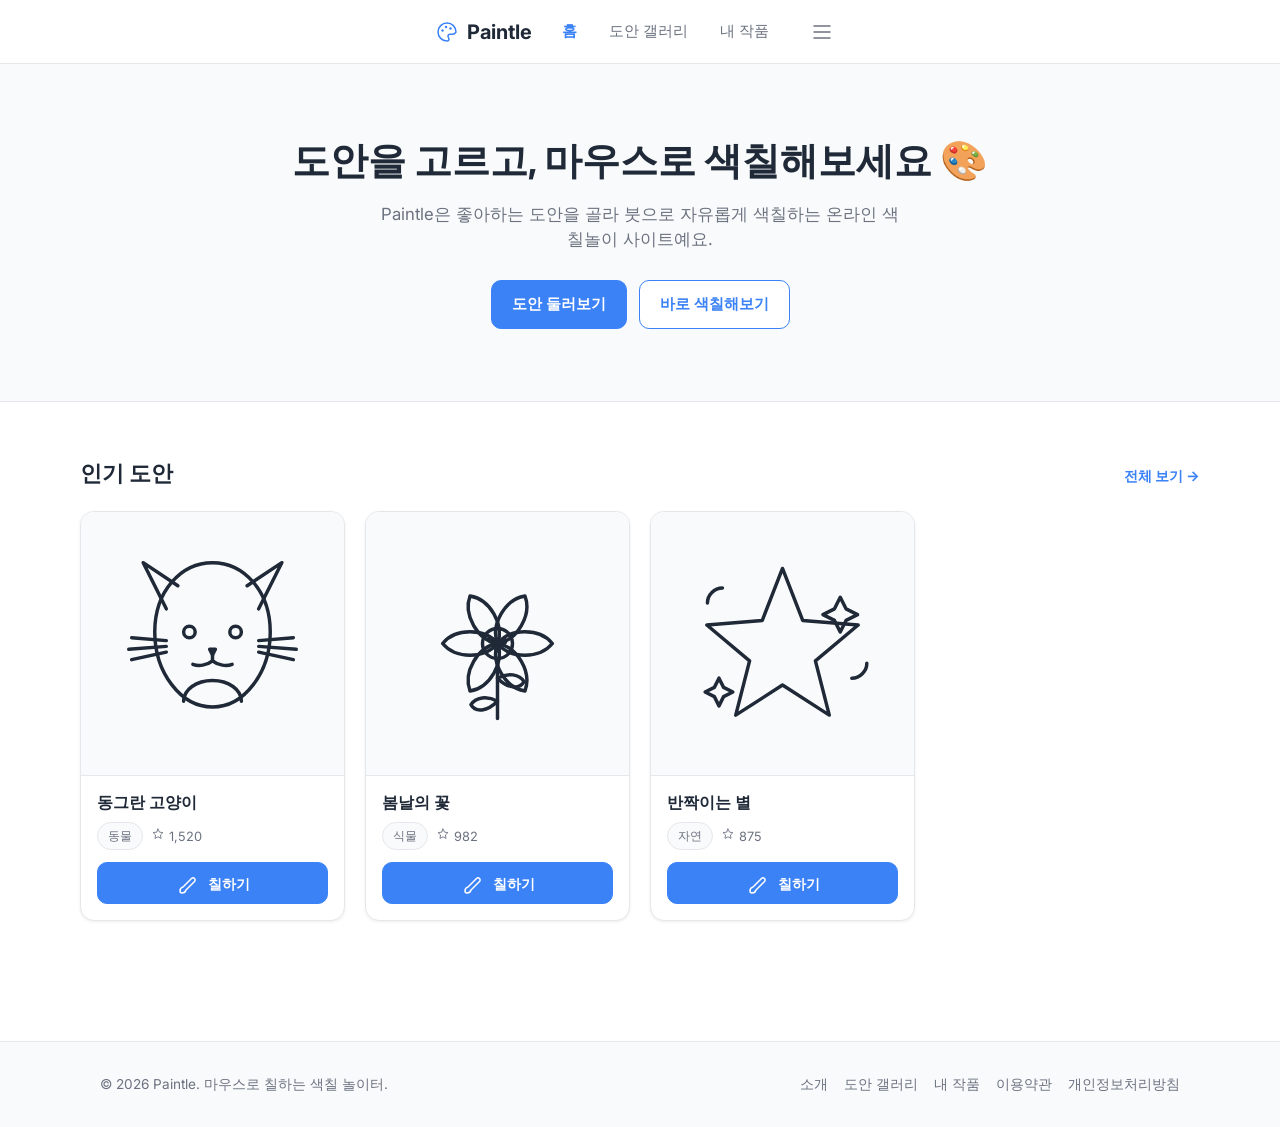
==== index.html @ 474459bc "Initial commit: Paintle coloring site Static, login-free coloring site: home, gallery (search/filter" ====
<!DOCTYPE html>
<html lang="ko">
<head>
  <meta charset="UTF-8" />
  <meta name="viewport" content="width=device-width, initial-scale=1.0" />
  <title>Paintle — 마우스로 칠하는 색칠 놀이터</title>
  <meta name="description" content="Paintle은 꽃, 고양이, 별 등 다양한 도안을 골라 마우스로 자유롭게 색칠하는 무료 온라인 색칠놀이 사이트입니다. 회원가입 없이 바로 시작해보세요." />
  <link rel="canonical" href="https://paintle.example.com/" />

  <meta property="og:type" content="website" />
  <meta property="og:site_name" content="Paintle" />
  <meta property="og:title" content="Paintle — 마우스로 칠하는 색칠 놀이터" />
  <meta property="og:description" content="도안을 고르고 마우스로 자유롭게 색칠해보세요. 회원가입 없이 무료로 바로 시작할 수 있어요." />
  <meta property="og:url" content="https://paintle.example.com/" />
  <meta name="twitter:card" content="summary" />
  <meta name="twitter:title" content="Paintle — 마우스로 칠하는 색칠 놀이터" />
  <meta name="twitter:description" content="도안을 고르고 마우스로 자유롭게 색칠해보세요. 회원가입 없이 무료로 바로 시작할 수 있어요." />

  <link rel="icon" href="data:image/svg+xml,<svg xmlns='http://www.w3.org/2000/svg' viewBox='0 0 100 100'><text y='.9em' font-size='90'>🎨</text></svg>" />
  <link rel="stylesheet" href="css/tokens.css" />
  <link rel="stylesheet" href="css/global.css" />
  <script type="application/ld+json">
  {
    "@context": "https://schema.org",
    "@type": "WebSite",
    "name": "Paintle",
    "url": "https://paintle.example.com/",
    "description": "마우스로 도안을 색칠하는 무료 온라인 색칠놀이 사이트"
  }
  </script>
</head>
<body data-page="home">
  <div id="app-header"></div>

  <main>
    <section class="hero">
      <div class="container">
        <h1>도안을 고르고, 마우스로 색칠해보세요 🎨</h1>
        <p>Paintle은 좋아하는 도안을 골라 붓으로 자유롭게 색칠하는 온라인 색칠놀이 사이트예요.</p>
        <div class="hero-actions">
          <a href="gallery.html" class="btn btn-primary">도안 둘러보기</a>
          <a href="color.html?id=cat" class="btn btn-outline">바로 색칠해보기</a>
        </div>
      </div>
    </section>

    <section class="section container">
      <div class="section-head">
        <h2>인기 도안</h2>
        <a href="gallery.html" class="link-more">전체 보기 →</a>
      </div>
      <div class="template-grid" id="popularGrid"></div>
    </section>
  </main>

  <div id="app-footer"></div>

  <script src="js/icons.js"></script>
  <script src="js/data/templates.js"></script>
  <script src="js/templateCard.js"></script>
  <script src="js/header.js"></script>
  <script src="js/footer.js"></script>
  <script src="js/home.js"></script>
</body>
</html>
---- css/tokens.css ----
:root {
  --color-primary: #3B82F6;
  --color-primary-hover: #2563EB;
  --color-text: #1F2937;
  --color-sub: #6B7280;
  --color-bg: #FFFFFF;
  --color-surface: #F9FAFB;
  --color-border: #E5E7EB;
  --color-danger: #EF4444;

  --radius-button: 10px;
  --radius-card: 14px;
  --radius-sm: 8px;

  --font-family: 'Inter', -apple-system, BlinkMacSystemFont, 'Segoe UI', sans-serif;

  --shadow-card: 0 1px 3px rgba(31, 41, 55, 0.08);
  --shadow-card-hover: 0 8px 20px rgba(31, 41, 55, 0.12);

  --header-height: 64px;
}
---- css/global.css ----
@import url('https://fonts.googleapis.com/css2?family=Inter:wght@400;500;700&display=swap');

* {
  box-sizing: border-box;
}

html, body {
  margin: 0;
  padding: 0;
}

body {
  font-family: var(--font-family);
  color: var(--color-text);
  background: var(--color-bg);
  font-weight: 400;
  line-height: 1.5;
  -webkit-font-smoothing: antialiased;
}

h1, h2, h3, h4 {
  font-weight: 700;
  line-height: 1.3;
  margin: 0 0 12px;
}

p {
  margin: 0 0 12px;
  color: var(--color-sub);
}

a {
  color: inherit;
  text-decoration: none;
}

img {
  max-width: 100%;
  display: block;
}

button, input, select {
  font-family: inherit;
  font-size: 1rem;
}

.icon {
  width: 24px;
  height: 24px;
  stroke: currentColor;
  stroke-width: 1.5;
  fill: none;
  stroke-linecap: round;
  stroke-linejoin: round;
  flex-shrink: 0;
}

.container {
  max-width: 1120px;
  margin: 0 auto;
  padding: 0 20px;
}

/* ---------- Header ---------- */
.site-header {
  position: sticky;
  top: 0;
  z-index: 100;
  height: var(--header-height);
  display: flex;
  align-items: center;
  background: var(--color-bg);
  border-bottom: 1px solid var(--color-border);
}

.site-header .container {
  display: flex;
  align-items: center;
  justify-content: space-between;
  gap: 16px;
}

.brand {
  display: flex;
  align-items: center;
  gap: 8px;
  font-weight: 700;
  font-size: 1.25rem;
  color: var(--color-text);
}

.brand .icon {
  color: var(--color-primary);
}

.main-nav {
  display: flex;
  align-items: center;
  gap: 4px;
}

.main-nav a {
  padding: 8px 14px;
  border-radius: var(--radius-sm);
  color: var(--color-sub);
  font-weight: 500;
  font-size: 0.95rem;
}

.main-nav a:hover {
  background: var(--color-surface);
  color: var(--color-text);
}

.main-nav a.active {
  color: var(--color-primary);
  font-weight: 700;
}

.header-actions {
  display: flex;
  align-items: center;
  gap: 8px;
}

.nav-toggle {
  display: none;
  background: none;
  border: none;
  cursor: pointer;
  color: var(--color-text);
  padding: 6px;
}

/* ---------- Buttons ---------- */
.btn {
  display: inline-flex;
  align-items: center;
  justify-content: center;
  gap: 8px;
  border-radius: var(--radius-button);
  padding: 12px 20px;
  font-weight: 700;
  font-size: 0.95rem;
  border: 1px solid transparent;
  cursor: pointer;
  transition: background 0.15s ease, transform 0.05s ease, border-color 0.15s ease;
  white-space: nowrap;
}

.btn:active {
  transform: translateY(1px);
}

.btn-primary {
  background: var(--color-primary);
  border-color: var(--color-primary);
  color: #fff;
}

.btn-primary:hover {
  background: var(--color-primary-hover);
  border-color: var(--color-primary-hover);
}

.btn-outline {
  background: var(--color-bg);
  border-color: var(--color-primary);
  color: var(--color-primary);
}

.btn-outline:hover {
  background: var(--color-surface);
}

.btn-ghost {
  background: transparent;
  border-color: transparent;
  color: var(--color-sub);
}

.btn-ghost:hover {
  background: var(--color-surface);
  color: var(--color-text);
}

.btn-sm {
  padding: 8px 14px;
  font-size: 0.875rem;
}

.btn-icon {
  padding: 10px;
}

.btn:disabled {
  opacity: 0.5;
  cursor: not-allowed;
}

/* ---------- Cards ---------- */
.card {
  background: var(--color-bg);
  border: 1px solid var(--color-border);
  border-radius: var(--radius-card);
  overflow: hidden;
  box-shadow: var(--shadow-card);
  transition: box-shadow 0.2s ease, transform 0.2s ease;
}

.card:hover {
  box-shadow: var(--shadow-card-hover);
  transform: translateY(-2px);
}

/* ---------- Forms ---------- */
.field {
  margin-bottom: 16px;
}

.field label {
  display: block;
  font-weight: 500;
  font-size: 0.9rem;
  margin-bottom: 6px;
  color: var(--color-text);
}

.input {
  width: 100%;
  padding: 12px 14px;
  border-radius: var(--radius-sm);
  border: 1px solid var(--color-border);
  background: var(--color-bg);
  color: var(--color-text);
}

.input:focus {
  outline: none;
  border-color: var(--color-primary);
  box-shadow: 0 0 0 3px rgba(59, 130, 246, 0.15);
}

.input-with-icon {
  position: relative;
}

.input-with-icon .icon {
  position: absolute;
  left: 12px;
  top: 50%;
  transform: translateY(-50%);
  color: var(--color-sub);
  width: 18px;
  height: 18px;
}

.input-with-icon .input {
  padding-left: 40px;
}

/* ---------- Badge ---------- */
.badge {
  display: inline-flex;
  align-items: center;
  padding: 4px 10px;
  border-radius: 999px;
  background: var(--color-surface);
  border: 1px solid var(--color-border);
  color: var(--color-sub);
  font-size: 0.75rem;
  font-weight: 500;
}

/* ---------- Footer ---------- */
.site-footer {
  border-top: 1px solid var(--color-border);
  background: var(--color-surface);
  margin-top: 64px;
  padding: 32px 0;
}

.site-footer .container {
  display: flex;
  align-items: center;
  justify-content: space-between;
  flex-wrap: wrap;
  gap: 12px;
}

.site-footer p {
  margin: 0;
  font-size: 0.85rem;
}

.footer-links {
  display: flex;
  gap: 16px;
}

.footer-links a {
  color: var(--color-sub);
  font-size: 0.85rem;
}

.footer-links a:hover {
  color: var(--color-text);
}

/* ---------- Empty state ---------- */
.empty-state {
  text-align: center;
  padding: 64px 20px;
  color: var(--color-sub);
}

.empty-state .icon {
  width: 40px;
  height: 40px;
  margin: 0 auto 12px;
  color: var(--color-sub);
}

/* ---------- Hero ---------- */
.hero {
  background: var(--color-surface);
  border-bottom: 1px solid var(--color-border);
  padding: 72px 0;
  text-align: center;
}

.hero h1 {
  font-size: 2.4rem;
  margin-bottom: 16px;
}

.hero p {
  font-size: 1.05rem;
  max-width: 520px;
  margin: 0 auto 28px;
}

.hero-actions {
  display: flex;
  gap: 12px;
  justify-content: center;
  flex-wrap: wrap;
}

/* ---------- Sections ---------- */
.section {
  padding: 56px 0;
}

.section-head {
  display: flex;
  align-items: baseline;
  justify-content: space-between;
  margin-bottom: 24px;
  gap: 12px;
}

.section-head h2 {
  margin: 0;
  font-size: 1.4rem;
}

.section-head .link-more {
  font-weight: 700;
  color: var(--color-primary);
  font-size: 0.9rem;
  white-space: nowrap;
}

/* ---------- Template grid / card ---------- */
.template-grid {
  display: grid;
  grid-template-columns: repeat(auto-fill, minmax(210px, 1fr));
  gap: 20px;
}

.template-card {
  display: flex;
  flex-direction: column;
}

.template-thumb {
  aspect-ratio: 1 / 1;
  background: var(--color-surface);
  padding: 16px;
  border-bottom: 1px solid var(--color-border);
}

.template-thumb img {
  width: 100%;
  height: 100%;
  object-fit: contain;
}

.template-body {
  padding: 14px 16px 16px;
  display: flex;
  flex-direction: column;
  gap: 8px;
}

.template-title {
  font-weight: 700;
  font-size: 1rem;
}

.template-meta {
  display: flex;
  align-items: center;
  gap: 8px;
  font-size: 0.8rem;
  color: var(--color-sub);
}

.template-meta .icon {
  width: 14px;
  height: 14px;
}

.template-actions {
  margin-top: 4px;
}

.template-actions .btn {
  width: 100%;
}

/* ---------- Responsive ---------- */
@media (max-width: 768px) {
  .main-nav {
    position: fixed;
    top: var(--header-height);
    left: 0;
    right: 0;
    background: var(--color-bg);
    border-bottom: 1px solid var(--color-border);
    flex-direction: column;
    align-items: stretch;
    padding: 8px;
    display: none;
  }

  .main-nav.open {
    display: flex;
  }

  .main-nav a {
    padding: 12px 14px;
  }

  .nav-toggle {
    display: inline-flex;
  }

  .site-footer .container {
    flex-direction: column;
    text-align: center;
  }
}

/* ---------- Color page ---------- */
.color-page-head {
  display: flex;
  align-items: center;
  gap: 10px;
  margin-bottom: 20px;
}

.color-page-head h1 {
  margin: 0;
  font-size: 1.5rem;
}

.color-layout {
  display: grid;
  grid-template-columns: 260px 1fr;
  gap: 24px;
  align-items: start;
  padding-bottom: 56px;
}

.toolbar {
  background: var(--color-surface);
  border: 1px solid var(--color-border);
  border-radius: var(--radius-card);
  padding: 18px;
  display: flex;
  flex-direction: column;
  gap: 20px;
  position: sticky;
  top: calc(var(--header-height) + 16px);
}

.toolbar-section h3 {
  font-size: 0.85rem;
  color: var(--color-sub);
  margin: 0 0 10px;
  font-weight: 700;
  text-transform: uppercase;
  letter-spacing: 0.02em;
}

.swatch-grid {
  display: grid;
  grid-template-columns: repeat(6, 1fr);
  gap: 8px;
}

.swatch {
  width: 100%;
  aspect-ratio: 1 / 1;
  border-radius: 8px;
  border: 2px solid var(--color-border);
  cursor: pointer;
  padding: 0;
}

.swatch.active {
  border-color: var(--color-text);
  box-shadow: 0 0 0 2px var(--color-bg), 0 0 0 4px var(--color-text);
}

.custom-color-row {
  display: flex;
  align-items: center;
  gap: 10px;
  margin-top: 10px;
}

.custom-color-row input[type='color'] {
  width: 36px;
  height: 36px;
  border-radius: 8px;
  border: 1px solid var(--color-border);
  padding: 0;
  cursor: pointer;
  background: none;
}

.tool-toggle {
  display: flex;
  gap: 8px;
}

.tool-toggle .btn {
  flex: 1;
}

.tool-toggle .btn.active {
  background: var(--color-primary);
  border-color: var(--color-primary);
  color: #fff;
}

.brush-size-row {
  display: flex;
  align-items: center;
  gap: 12px;
}

.brush-size-row input[type='range'] {
  flex: 1;
}

.brush-preview {
  width: 32px;
  height: 32px;
  border-radius: 50%;
  border: 1px solid var(--color-border);
  background: var(--color-surface);
  display: flex;
  align-items: center;
  justify-content: center;
  flex-shrink: 0;
}

.brush-preview span {
  border-radius: 50%;
  background: var(--color-text);
  display: block;
}

.toolbar-actions {
  display: grid;
  grid-template-columns: 1fr 1fr;
  gap: 8px;
}

.toolbar-actions .btn {
  width: 100%;
}

.toolbar-actions .btn.full {
  grid-column: 1 / -1;
}

.canvas-stage {
  position: relative;
  width: 100%;
  max-width: 560px;
  aspect-ratio: 1 / 1;
  margin: 0 auto;
  background: #fff;
  border: 1px solid var(--color-border);
  border-radius: var(--radius-card);
  overflow: hidden;
  box-shadow: var(--shadow-card);
  touch-action: none;
}

.canvas-stage canvas,
.canvas-stage img {
  position: absolute;
  inset: 0;
  width: 100%;
  height: 100%;
  pointer-events: none;
}

.canvas-stage canvas {
  pointer-events: auto;
  cursor: crosshair;
}

.save-hint {
  margin-top: 12px;
  font-size: 0.85rem;
  color: var(--color-sub);
  text-align: center;
}

@media (max-width: 860px) {
  .color-layout {
    grid-template-columns: 1fr;
  }

  .toolbar {
    position: static;
    order: 2;
  }

  .canvas-stage {
    order: 1;
  }
}

/* ---------- Toast ---------- */
.toast {
  position: fixed;
  left: 50%;
  bottom: 32px;
  transform: translate(-50%, 12px);
  background: var(--color-text);
  color: #fff;
  padding: 12px 20px;
  border-radius: var(--radius-button);
  font-weight: 500;
  font-size: 0.9rem;
  opacity: 0;
  transition: opacity 0.2s ease, transform 0.2s ease;
  z-index: 1000;
  box-shadow: var(--shadow-card-hover);
}

.toast.show {
  opacity: 1;
  transform: translate(-50%, 0);
}

/* ---------- Gallery ---------- */
.gallery-controls {
  display: flex;
  flex-wrap: wrap;
  gap: 16px;
  align-items: center;
  justify-content: space-between;
  margin-bottom: 28px;
}

.search-box {
  flex: 1;
  min-width: 220px;
  max-width: 360px;
}

.filter-row {
  display: flex;
  gap: 8px;
  flex-wrap: wrap;
}

.chip {
  padding: 8px 16px;
  border-radius: 999px;
  border: 1px solid var(--color-border);
  background: var(--color-bg);
  color: var(--color-sub);
  font-weight: 500;
  font-size: 0.85rem;
  cursor: pointer;
}

.chip:hover {
  background: var(--color-surface);
}

.chip.active {
  background: var(--color-primary);
  border-color: var(--color-primary);
  color: #fff;
}

.sort-select {
  width: auto;
  padding: 10px 14px;
}

.gallery-result-count {
  color: var(--color-sub);
  font-size: 0.9rem;
  margin-bottom: 16px;
}

/* ---------- My works ---------- */
.works-grid {
  display: grid;
  grid-template-columns: repeat(auto-fill, minmax(200px, 1fr));
  gap: 20px;
}

.work-card-thumb {
  aspect-ratio: 1 / 1;
  background: var(--color-surface);
  border-bottom: 1px solid var(--color-border);
}

.work-card-body {
  padding: 12px 14px 14px;
  display: flex;
  flex-direction: column;
  gap: 8px;
}

.work-card-date {
  font-size: 0.78rem;
  color: var(--color-sub);
}

.work-card-actions {
  display: flex;
  gap: 8px;
}

.work-card-actions .btn {
  flex: 1;
}

/* ---------- Legal / content pages ---------- */
.legal-page {
  max-width: 720px;
  margin: 0 auto;
  padding-top: 24px;
  padding-bottom: 64px;
}

.legal-page h1 {
  font-size: 1.8rem;
  margin-bottom: 8px;
}

.legal-updated {
  color: var(--color-sub);
  font-size: 0.85rem;
  margin-bottom: 32px;
}

.legal-page h2 {
  font-size: 1.15rem;
  margin-top: 32px;
  margin-bottom: 10px;
}

.legal-page p,
.legal-page li {
  color: var(--color-text);
  line-height: 1.7;
}

.legal-page ul {
  padding-left: 20px;
  margin: 0 0 12px;
}

.legal-page a {
  color: var(--color-primary);
  font-weight: 500;
  text-decoration: underline;
}
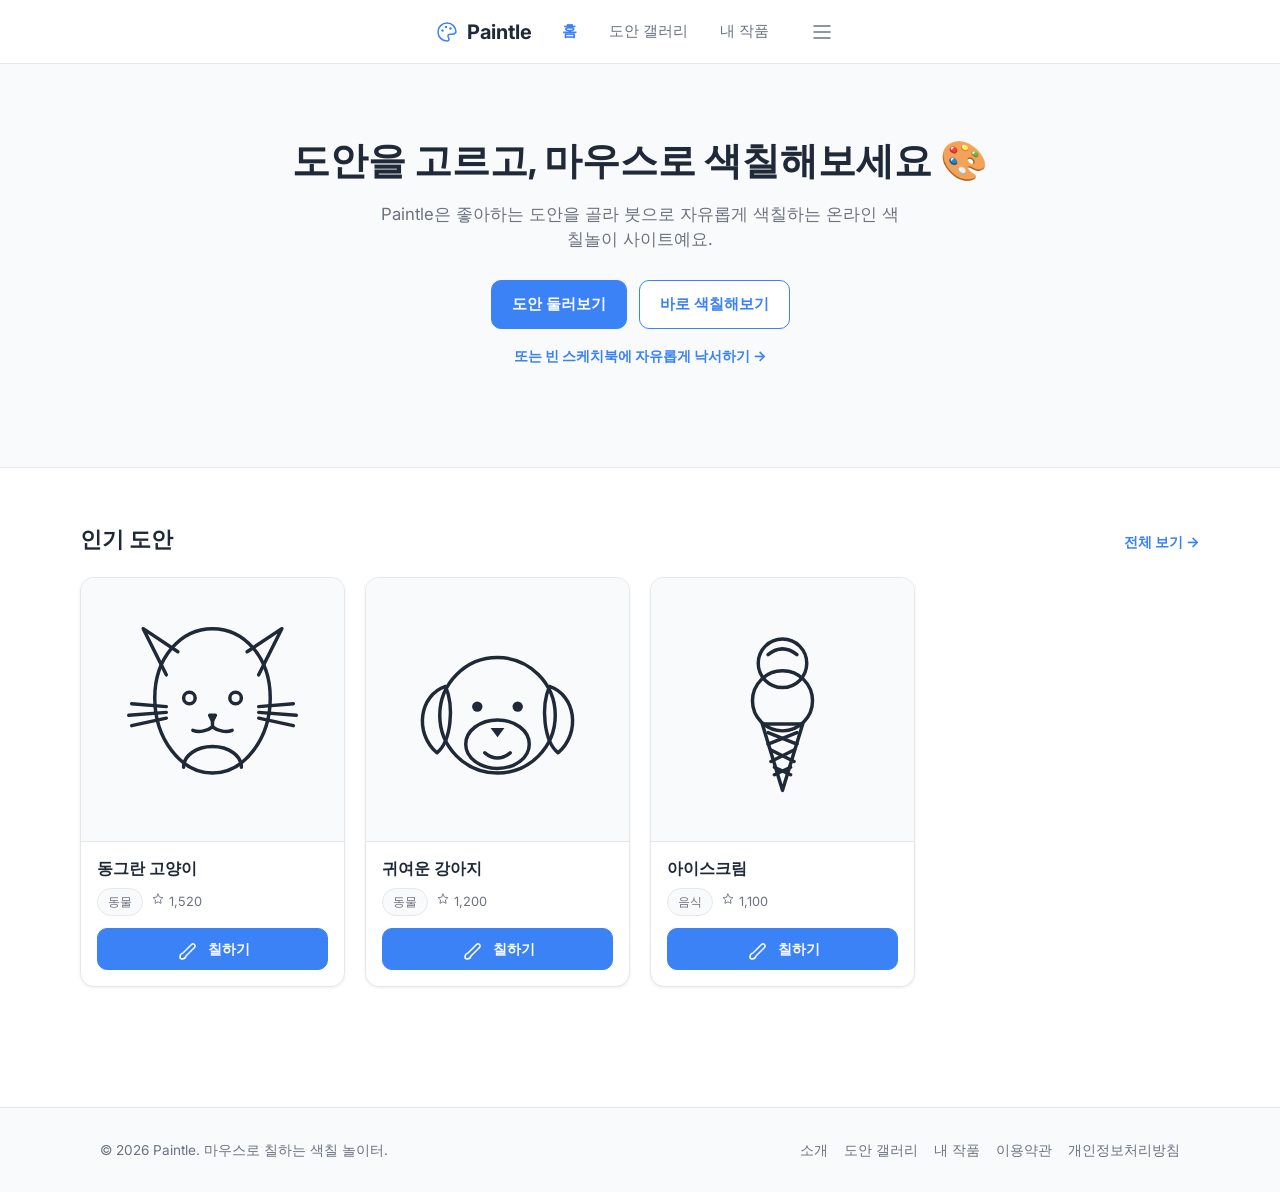
==== commit e87ed714: "Add blank sketchbook mode for free drawing color.html?id=blank now skips the line-art overlay entire" ====
--- a/index.html
+++ b/index.html
@@ -5,13 +5,13 @@
   <meta name="viewport" content="width=device-width, initial-scale=1.0" />
   <title>Paintle — 마우스로 칠하는 색칠 놀이터</title>
   <meta name="description" content="Paintle은 꽃, 고양이, 별 등 다양한 도안을 골라 마우스로 자유롭게 색칠하는 무료 온라인 색칠놀이 사이트입니다. 회원가입 없이 바로 시작해보세요." />
-  <link rel="canonical" href="https://paintle.example.com/" />
+  <link rel="canonical" href="https://idyllic-biscuit-5e4c07.netlify.app/" />
 
   <meta property="og:type" content="website" />
   <meta property="og:site_name" content="Paintle" />
   <meta property="og:title" content="Paintle — 마우스로 칠하는 색칠 놀이터" />
   <meta property="og:description" content="도안을 고르고 마우스로 자유롭게 색칠해보세요. 회원가입 없이 무료로 바로 시작할 수 있어요." />
-  <meta property="og:url" content="https://paintle.example.com/" />
+  <meta property="og:url" content="https://idyllic-biscuit-5e4c07.netlify.app/" />
   <meta name="twitter:card" content="summary" />
   <meta name="twitter:title" content="Paintle — 마우스로 칠하는 색칠 놀이터" />
   <meta name="twitter:description" content="도안을 고르고 마우스로 자유롭게 색칠해보세요. 회원가입 없이 무료로 바로 시작할 수 있어요." />
@@ -24,7 +24,7 @@
     "@context": "https://schema.org",
     "@type": "WebSite",
     "name": "Paintle",
-    "url": "https://paintle.example.com/",
+    "url": "https://idyllic-biscuit-5e4c07.netlify.app/",
     "description": "마우스로 도안을 색칠하는 무료 온라인 색칠놀이 사이트"
   }
   </script>
@@ -41,6 +41,9 @@
           <a href="gallery.html" class="btn btn-primary">도안 둘러보기</a>
           <a href="color.html?id=cat" class="btn btn-outline">바로 색칠해보기</a>
         </div>
+        <p style="margin-top:16px;font-size:0.9rem;">
+          <a href="color.html?id=blank" style="color:var(--color-primary);font-weight:700;">또는 빈 스케치북에 자유롭게 낙서하기 →</a>
+        </p>
       </div>
     </section>
 
--- a/css/global.css
+++ b/css/global.css
@@ -726,6 +726,41 @@
   margin-bottom: 16px;
 }
 
+.sketchbook-banner {
+  display: flex;
+  align-items: center;
+  justify-content: space-between;
+  gap: 16px;
+  padding: 18px 20px;
+  margin-bottom: 24px;
+  background: var(--color-surface);
+  border: 1px solid var(--color-border);
+  border-radius: var(--radius-card);
+  flex-wrap: wrap;
+}
+
+.sketchbook-banner:hover {
+  border-color: var(--color-primary);
+}
+
+.sketchbook-banner-text {
+  display: flex;
+  flex-direction: column;
+  gap: 4px;
+}
+
+.sketchbook-banner-text strong {
+  display: flex;
+  align-items: center;
+  gap: 8px;
+  font-size: 1rem;
+}
+
+.sketchbook-banner-text span {
+  color: var(--color-sub);
+  font-size: 0.85rem;
+}
+
 /* ---------- My works ---------- */
 .works-grid {
   display: grid;
